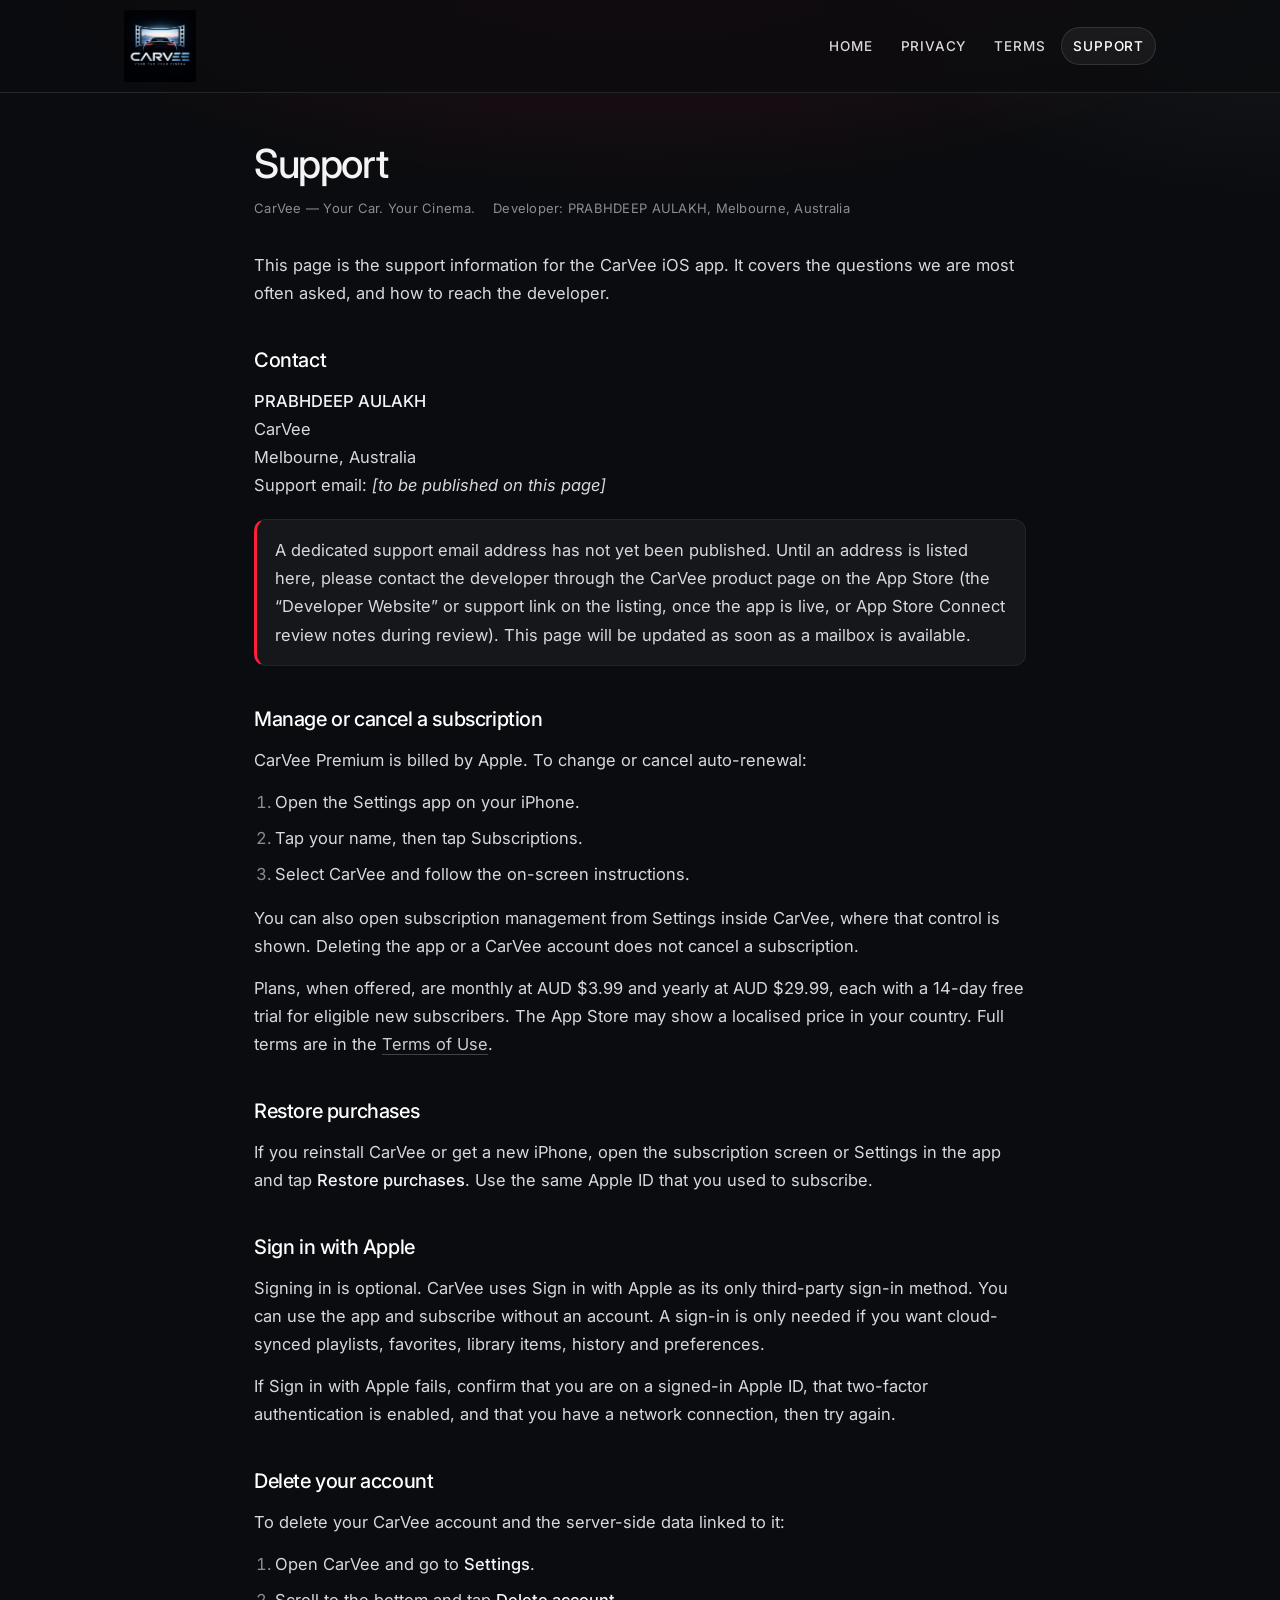
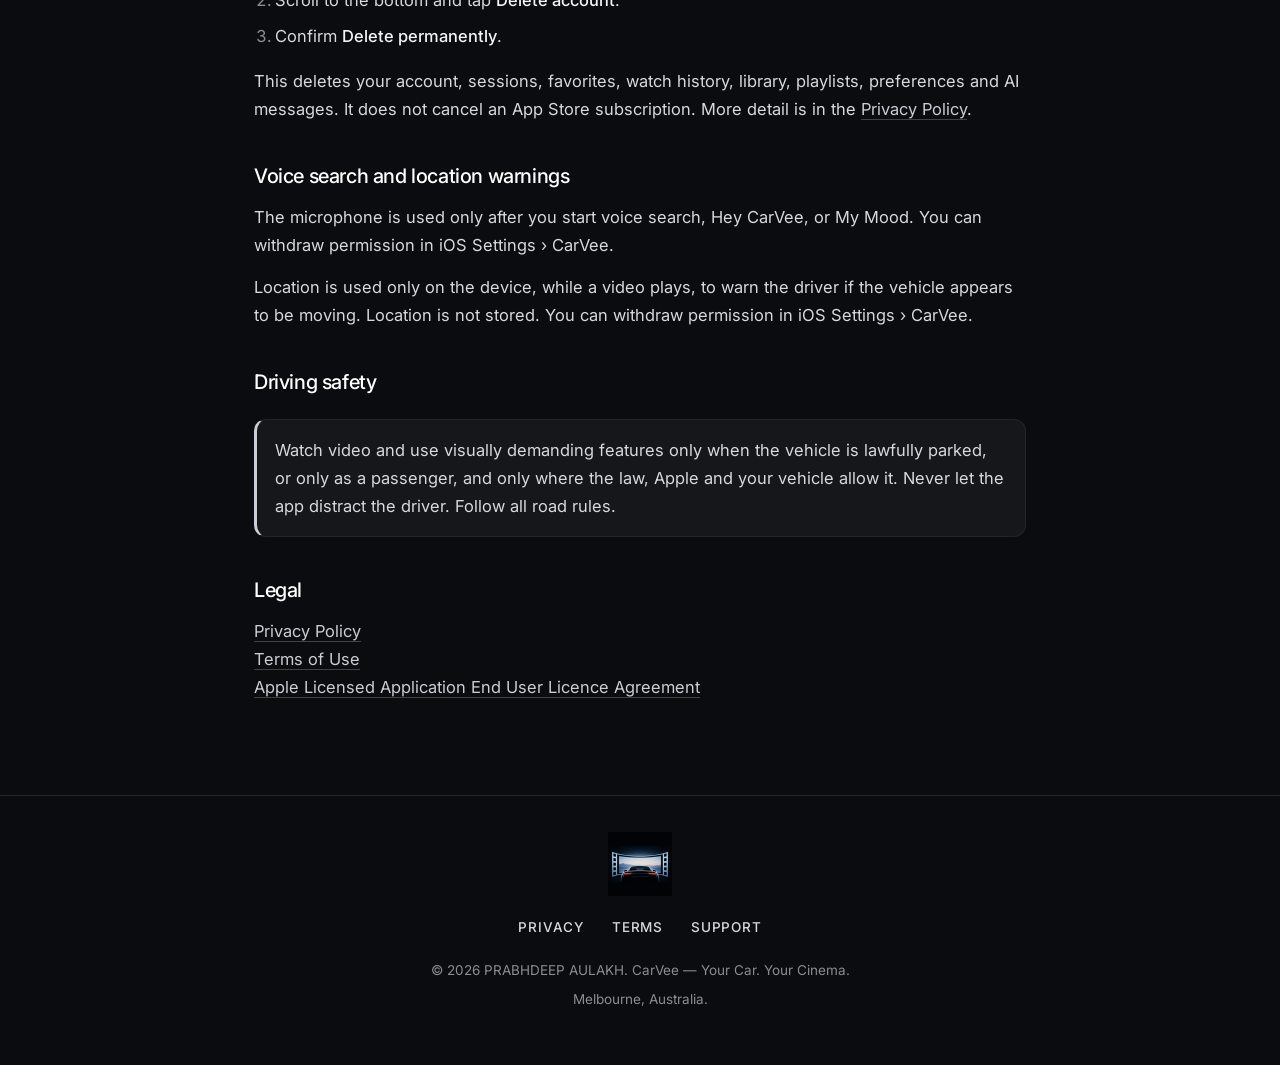
==== support.html @ a4439757 "Publish CarVee Privacy Policy, Terms of Use and Support site Static GitHub Pages site for com.carvee" ====
<!DOCTYPE html>
<html lang="en">
<head>
  <meta charset="utf-8">
  <meta name="viewport" content="width=device-width, initial-scale=1">
  <title>Support — CarVee</title>
  <meta name="description" content="Get help with CarVee: subscriptions, Sign in with Apple, account deletion, and how to contact the developer.">
  <meta name="theme-color" content="#0B0C0F">
  <link rel="icon" type="image/png" href="assets/favicon.png">
  <link rel="apple-touch-icon" href="assets/icon.png">
  <link rel="canonical" href="https://deepaul781-svg.github.io/carvee-legal/support.html">
  <meta property="og:title" content="Support — CarVee">
  <meta property="og:image" content="https://deepaul781-svg.github.io/carvee-legal/assets/carvee-logo-on.jpg">
  <link rel="preconnect" href="https://fonts.googleapis.com">
  <link rel="preconnect" href="https://fonts.gstatic.com" crossorigin>
  <link href="https://fonts.googleapis.com/css2?family=Inter:wght@400;500&display=swap" rel="stylesheet">
  <link rel="stylesheet" href="styles.css">
</head>
<body>
  <a class="skip" href="#content">Skip to content</a>
  <header class="site-header">
    <div class="header-inner">
      <a class="brand" href="index.html">
        <img class="logo" src="assets/carvee-logo-on.jpg" alt="CarVee — Your Car. Your Cinema.">
      </a>
      <nav aria-label="Primary">
        <a href="index.html">Home</a>
        <a href="privacy.html">Privacy</a>
        <a href="terms.html">Terms</a>
        <a href="support.html" aria-current="page">Support</a>
      </nav>
    </div>
  </header>

  <main id="content">
    <h1 class="page-title">Support</h1>
    <p class="meta">
      <span>CarVee — Your Car. Your Cinema.</span>
      <span>Developer: PRABHDEEP AULAKH, Melbourne, Australia</span>
    </p>

    <p>This page is the support information for the CarVee iOS app. It covers the questions we are most often asked, and how to reach the developer.</p>

    <h2>Contact</h2>
    <p>
      <strong>PRABHDEEP AULAKH</strong><br>
      CarVee<br>
      Melbourne, Australia<br>
      Support email: <em>[to be published on this page]</em>
    </p>
    <div class="note">A dedicated support email address has not yet been published. Until an address is listed here, please contact the developer through the CarVee product page on the App Store (the “Developer Website” or support link on the listing, once the app is live, or App Store Connect review notes during review). This page will be updated as soon as a mailbox is available.</div>

    <h2>Manage or cancel a subscription</h2>
    <p>CarVee Premium is billed by Apple. To change or cancel auto-renewal:</p>
    <ol>
      <li>Open the Settings app on your iPhone.</li>
      <li>Tap your name, then tap Subscriptions.</li>
      <li>Select CarVee and follow the on-screen instructions.</li>
    </ol>
    <p>You can also open subscription management from Settings inside CarVee, where that control is shown. Deleting the app or a CarVee account does not cancel a subscription.</p>
    <p>Plans, when offered, are monthly at AUD $3.99 and yearly at AUD $29.99, each with a 14-day free trial for eligible new subscribers. The App Store may show a localised price in your country. Full terms are in the <a href="terms.html">Terms of Use</a>.</p>

    <h2>Restore purchases</h2>
    <p>If you reinstall CarVee or get a new iPhone, open the subscription screen or Settings in the app and tap <strong>Restore purchases</strong>. Use the same Apple ID that you used to subscribe.</p>

    <h2>Sign in with Apple</h2>
    <p>Signing in is optional. CarVee uses Sign in with Apple as its only third-party sign-in method. You can use the app and subscribe without an account. A sign-in is only needed if you want cloud-synced playlists, favorites, library items, history and preferences.</p>
    <p>If Sign in with Apple fails, confirm that you are on a signed-in Apple ID, that two-factor authentication is enabled, and that you have a network connection, then try again.</p>

    <h2>Delete your account</h2>
    <p>To delete your CarVee account and the server-side data linked to it:</p>
    <ol>
      <li>Open CarVee and go to <strong>Settings</strong>.</li>
      <li>Scroll to the bottom and tap <strong>Delete account</strong>.</li>
      <li>Confirm <strong>Delete permanently</strong>.</li>
    </ol>
    <p>This deletes your account, sessions, favorites, watch history, library, playlists, preferences and AI messages. It does not cancel an App Store subscription. More detail is in the <a href="privacy.html">Privacy Policy</a>.</p>

    <h2>Voice search and location warnings</h2>
    <p>The microphone is used only after you start voice search, Hey CarVee, or My Mood. You can withdraw permission in iOS Settings › CarVee.</p>
    <p>Location is used only on the device, while a video plays, to warn the driver if the vehicle appears to be moving. Location is not stored. You can withdraw permission in iOS Settings › CarVee.</p>

    <h2>Driving safety</h2>
    <div class="callout safety">
      <p style="margin:0;">Watch video and use visually demanding features only when the vehicle is lawfully parked, or only as a passenger, and only where the law, Apple and your vehicle allow it. Never let the app distract the driver. Follow all road rules.</p>
    </div>

    <h2>Legal</h2>
    <p>
      <a href="privacy.html">Privacy Policy</a><br>
      <a href="terms.html">Terms of Use</a><br>
      <a href="https://www.apple.com/legal/internet-services/itunes/dev/stdeula/">Apple Licensed Application End User Licence Agreement</a>
    </p>
  </main>

  <footer class="site-footer">
    <img class="footer-logo" src="assets/carvee-emblem.png" alt="">
    <nav aria-label="Footer">
      <a href="privacy.html">Privacy</a>
      <a href="terms.html">Terms</a>
      <a href="support.html">Support</a>
    </nav>
    <p>© 2026 PRABHDEEP AULAKH. CarVee — Your Car. Your Cinema.</p>
    <p>Melbourne, Australia.</p>
  </footer>
</body>
</html>
---- styles.css ----
:root {
  --surface: #0B0C0F;
  --surface-2: #16171B;
  --surface-3: #1F2025;
  --text: #F4F4F6;
  --text-2: #D8D8DD;
  --muted: #8B8C94;
  --brand: #FF1F3D;
  --brand-deep: #C8102E;
  --gold: #C9CED6;
  --border: #24252B;
  --border-strong: #32333A;
  --glass: rgba(255, 255, 255, 0.05);
  --radius: 20px;
  --max: 820px;
  --header: 88px;
}

*,
*::before,
*::after { box-sizing: border-box; }

html { scroll-behavior: smooth; }

html, body {
  margin: 0;
  padding: 0;
  background: var(--surface);
  color: var(--text);
  font-family: Inter, "SF Pro Display", "SF Pro Text", -apple-system, BlinkMacSystemFont, "Segoe UI", Helvetica, Arial, sans-serif;
  font-weight: 400;
  font-size: 16.5px;
  line-height: 1.7;
  -webkit-font-smoothing: antialiased;
  text-rendering: optimizeLegibility;
}

body {
  min-height: 100vh;
  background:
    radial-gradient(1200px 520px at 50% -120px, rgba(255, 31, 61, 0.16), transparent 60%),
    radial-gradient(800px 400px at 100% 0, rgba(201, 206, 214, 0.06), transparent 50%),
    var(--surface);
}

img { max-width: 100%; height: auto; border: 0; }

a {
  color: var(--gold);
  text-decoration: none;
  border-bottom: 1px solid rgba(201, 206, 214, 0.28);
  transition: color 160ms ease, border-color 160ms ease;
}
a:hover { color: #fff; border-bottom-color: rgba(255, 255, 255, 0.7); }
a:focus-visible { outline: 2px solid var(--brand); outline-offset: 3px; border-bottom-color: transparent; }

.skip {
  position: absolute;
  left: -999px;
  top: 8px;
  background: var(--brand);
  color: #fff;
  padding: 8px 12px;
  border-radius: 8px;
  z-index: 100;
  border: 0;
}
.skip:focus { left: 12px; }

.site-header {
  position: sticky;
  top: 0;
  z-index: 40;
  backdrop-filter: blur(22px) saturate(1.2);
  -webkit-backdrop-filter: blur(22px) saturate(1.2);
  background: rgba(11, 12, 15, 0.78);
  border-bottom: 1px solid var(--border);
}

.header-inner {
  max-width: 1080px;
  margin: 0 auto;
  padding: 10px 24px;
  display: flex;
  align-items: center;
  justify-content: space-between;
  gap: 16px;
}

.brand {
  display: flex;
  align-items: center;
  border-bottom: 0;
  flex: 0 0 auto;
}
.brand:hover { border-bottom: 0; }
.brand img.logo {
  display: block;
  height: 72px;
  width: auto;
  object-fit: contain;
}

nav {
  display: flex;
  flex-wrap: wrap;
  gap: 6px 4px;
  justify-content: flex-end;
}
nav a {
  color: var(--text-2);
  border-bottom: 0;
  padding: 8px 12px;
  border-radius: 999px;
  font-size: 13.5px;
  letter-spacing: 0.06em;
  text-transform: uppercase;
  font-weight: 500;
}
nav a:hover,
nav a[aria-current="page"] {
  color: #fff;
  background: var(--glass);
  border-bottom: 0;
}
nav a[aria-current="page"] {
  box-shadow: inset 0 0 0 1px var(--border-strong);
}

main {
  max-width: var(--max);
  margin: 0 auto;
  padding: 48px 24px 80px;
}

.hero {
  text-align: center;
  padding: 12px 0 40px;
}
.hero .hero-logo {
  width: min(340px, 82vw);
  margin: 0 auto 8px;
  display: block;
  filter: drop-shadow(0 18px 40px rgba(0, 0, 0, 0.45));
}
.hero .tagline {
  margin: 0 0 18px;
  color: var(--gold);
  letter-spacing: 0.28em;
  font-size: 12px;
  text-transform: uppercase;
  font-weight: 500;
}
.hero h1 {
  font-size: clamp(28px, 5vw, 42px);
  font-weight: 500;
  letter-spacing: -0.03em;
  margin: 0 0 12px;
  line-height: 1.15;
}
.hero p.lead {
  margin: 0 auto;
  max-width: 560px;
  color: var(--text-2);
  font-size: 17px;
}

.cards {
  display: grid;
  grid-template-columns: 1fr 1fr;
  gap: 16px;
  margin: 36px 0 48px;
}
.card {
  display: block;
  border-bottom: 0;
  background: linear-gradient(180deg, var(--surface-2), #121316);
  border: 1px solid var(--border);
  border-radius: var(--radius);
  padding: 22px 22px 20px;
  color: var(--text);
  transition: transform 180ms ease, border-color 180ms ease, background 180ms ease;
}
.card:hover {
  border-color: var(--border-strong);
  transform: translateY(-2px);
  color: var(--text);
  border-bottom: 1px solid var(--border-strong);
}
.card h2 {
  margin: 0 0 8px;
  font-size: 18px;
  font-weight: 500;
  letter-spacing: -0.02em;
}
.card p {
  margin: 0;
  color: var(--muted);
  font-size: 14.5px;
  line-height: 1.6;
}

.meta {
  display: flex;
  flex-wrap: wrap;
  gap: 8px 18px;
  color: var(--muted);
  font-size: 13px;
  margin: 0 0 32px;
  letter-spacing: 0.02em;
}

h1.page-title {
  font-size: clamp(28px, 4.6vw, 40px);
  font-weight: 500;
  letter-spacing: -0.035em;
  margin: 0 0 10px;
  line-height: 1.15;
}

h2 {
  font-size: 20px;
  font-weight: 500;
  letter-spacing: -0.02em;
  margin: 36px 0 10px;
  color: #fff;
}
h3 {
  font-size: 16.5px;
  font-weight: 500;
  margin: 22px 0 8px;
  color: var(--gold);
}

p { margin: 0 0 14px; color: var(--text-2); }
ul, ol { margin: 0 0 16px; padding-left: 1.25em; color: var(--text-2); }
li { margin: 0 0 8px; }
li::marker { color: var(--muted); }

strong { color: var(--text); font-weight: 500; }

.note, .callout {
  background: var(--surface-2);
  border: 1px solid var(--border);
  border-left: 3px solid var(--brand);
  border-radius: 12px;
  padding: 16px 18px;
  margin: 20px 0 24px;
  color: var(--text-2);
}
.callout.safety {
  border-left-color: var(--gold);
}

.toc {
  background: var(--surface-2);
  border: 1px solid var(--border);
  border-radius: var(--radius);
  padding: 18px 22px;
  margin: 0 0 32px;
}
.toc h2 { margin: 0 0 10px; font-size: 13px; letter-spacing: 0.14em; text-transform: uppercase; color: var(--muted); font-weight: 500; }
.toc ol { margin: 0; padding-left: 1.2em; }
.toc li { margin: 0 0 4px; }
.toc a { border-bottom: 0; color: var(--text-2); font-size: 14.5px; }
.toc a:hover { color: #fff; }

table {
  width: 100%;
  border-collapse: collapse;
  margin: 0 0 20px;
  font-size: 14.5px;
}
th, td {
  text-align: left;
  vertical-align: top;
  padding: 10px 12px;
  border-bottom: 1px solid var(--border);
  color: var(--text-2);
}
th {
  color: var(--muted);
  font-weight: 500;
  font-size: 12px;
  letter-spacing: 0.08em;
  text-transform: uppercase;
}

.site-footer {
  border-top: 1px solid var(--border);
  padding: 36px 24px 48px;
  color: var(--muted);
  font-size: 13.5px;
  text-align: center;
}
.site-footer .footer-logo {
  height: 64px;
  width: auto;
  margin: 0 auto 12px;
  display: block;
  opacity: 0.9;
}
.site-footer nav {
  justify-content: center;
  margin-bottom: 12px;
}
.site-footer p { color: var(--muted); margin: 0 0 6px; }

@media (max-width: 720px) {
  .header-inner { flex-direction: column; align-items: center; padding: 8px 16px 12px; }
  .brand img.logo { height: 64px; }
  nav { justify-content: center; }
  nav a { padding: 6px 10px; font-size: 12.5px; }
  main { padding: 28px 18px 64px; }
  .cards { grid-template-columns: 1fr; }
  th, td { padding: 8px 0; }
}
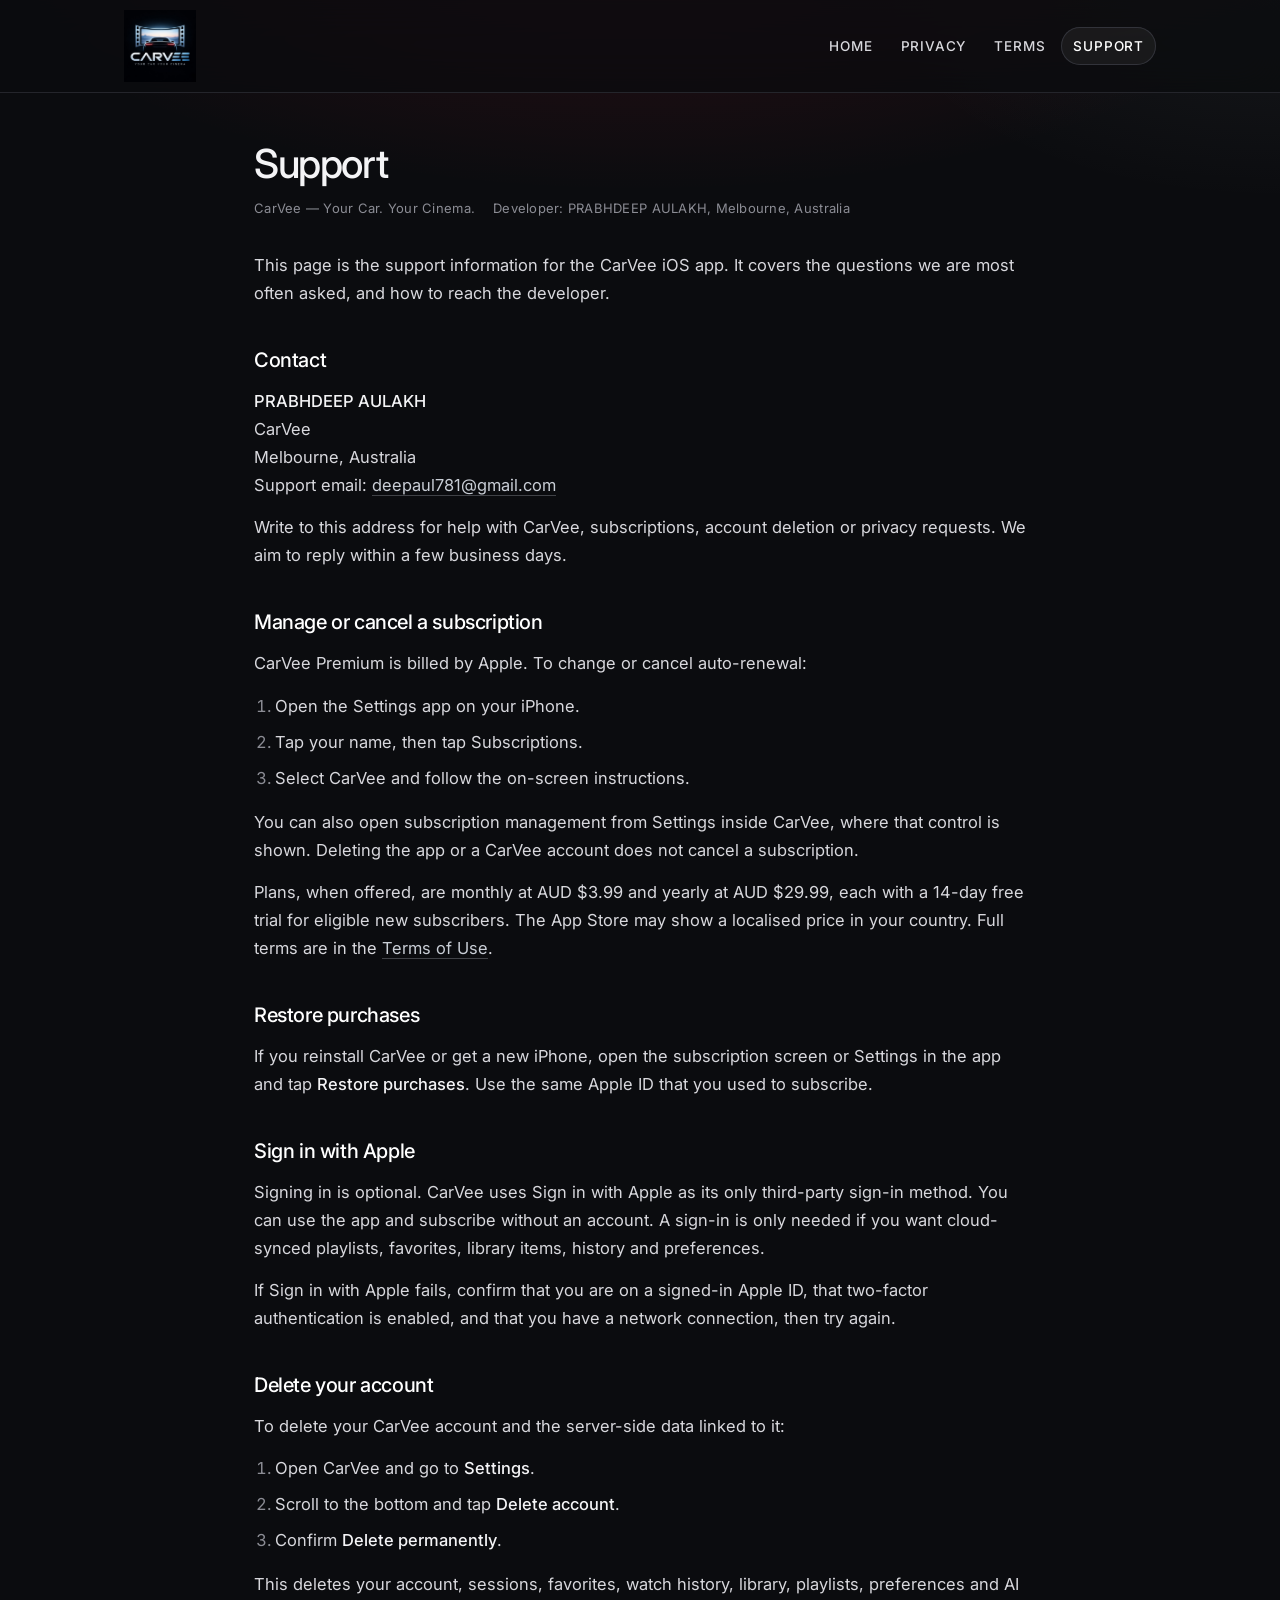
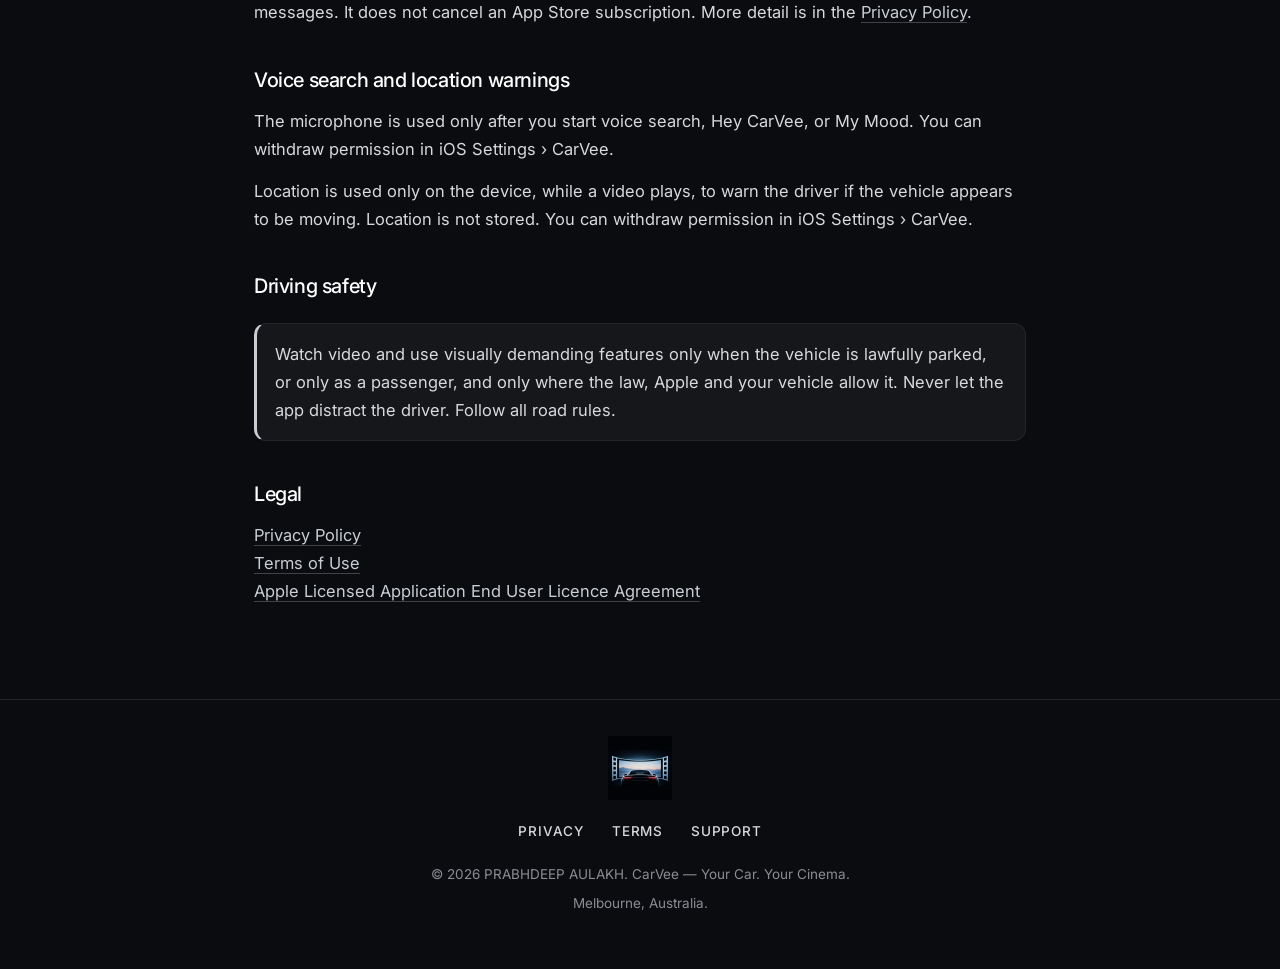
==== commit 84a31c8f: "Support page: publish support email" ====
--- a/support.html
+++ b/support.html
@@ -46,9 +46,9 @@
       <strong>PRABHDEEP AULAKH</strong><br>
       CarVee<br>
       Melbourne, Australia<br>
-      Support email: <em>[to be published on this page]</em>
+      Support email: <a href="mailto:deepaul781@gmail.com">deepaul781@gmail.com</a>
     </p>
-    <div class="note">A dedicated support email address has not yet been published. Until an address is listed here, please contact the developer through the CarVee product page on the App Store (the “Developer Website” or support link on the listing, once the app is live, or App Store Connect review notes during review). This page will be updated as soon as a mailbox is available.</div>
+    <p>Write to this address for help with CarVee, subscriptions, account deletion or privacy requests. We aim to reply within a few business days.</p>
 
     <h2>Manage or cancel a subscription</h2>
     <p>CarVee Premium is billed by Apple. To change or cancel auto-renewal:</p>
